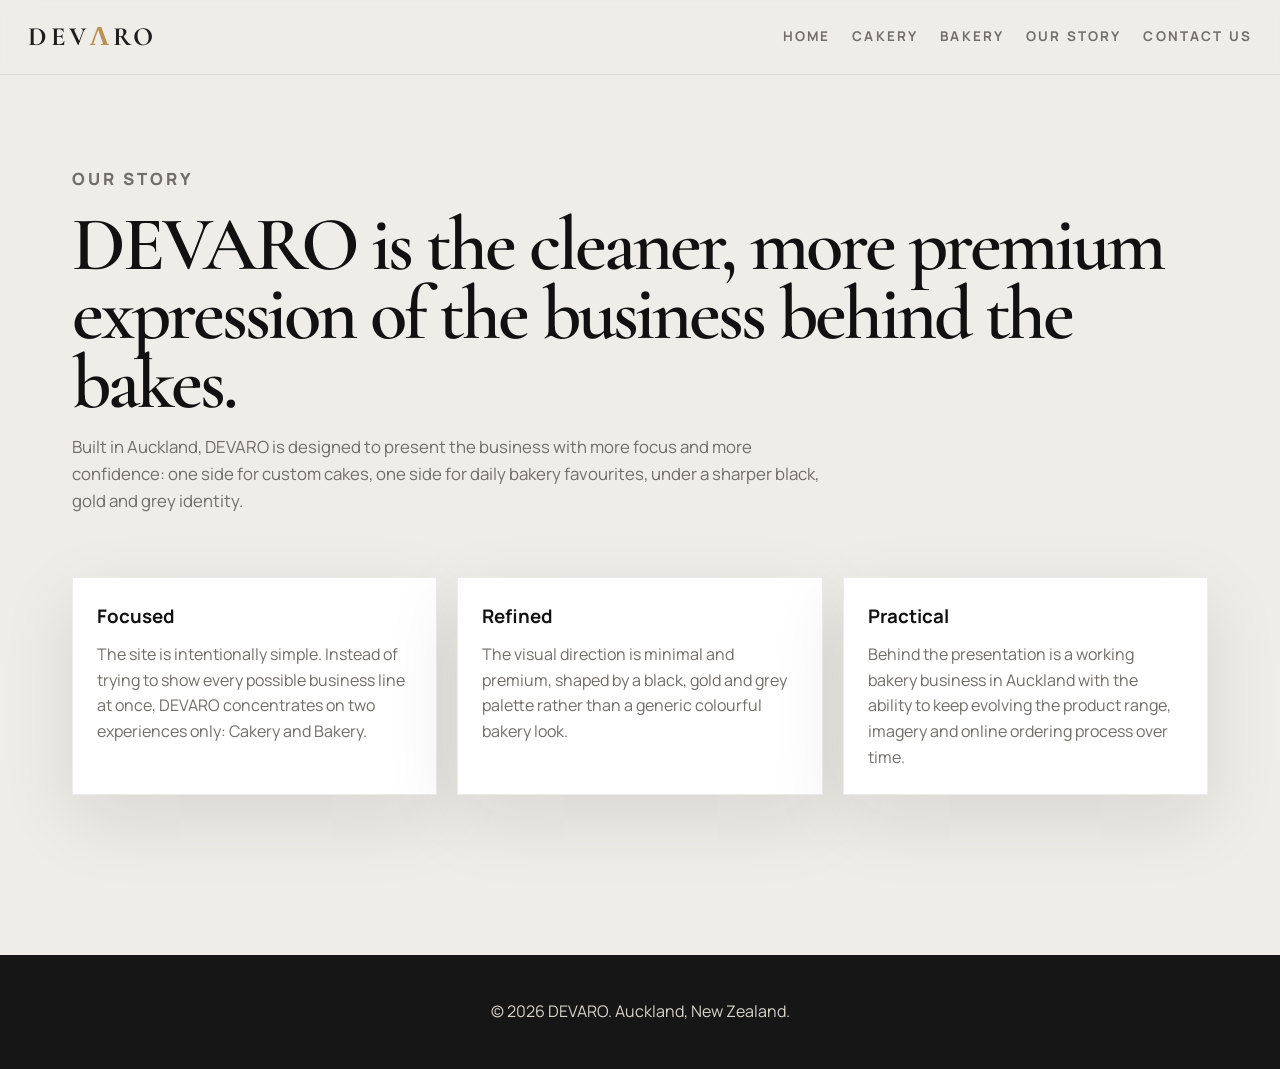
==== about.html @ 92c9792c "Add DEVARO Our Story page" ====
<!doctype html>
<html lang="en">
  <head>
    <meta charset="utf-8" />
    <meta name="viewport" content="width=device-width, initial-scale=1" />
    <meta name="description" content="Learn about the DEVARO brand direction and story." />
    <title>DEVARO | Our Story</title>
    <link rel="preconnect" href="https://fonts.googleapis.com" />
    <link rel="preconnect" href="https://fonts.gstatic.com" crossorigin />
    <link href="https://fonts.googleapis.com/css2?family=Manrope:wght@400;500;600;700;800&family=Cormorant+Garamond:wght@500;600;700&display=swap" rel="stylesheet" />
    <link rel="stylesheet" href="assets/styles.css" />
  </head>
  <body>
    <header class="site-header">
      <nav class="nav" aria-label="Primary navigation">
        <a class="brand" href="index.html" aria-label="DEVARO home"><span class="brand-wordmark">DEV<span class="brand-a">Λ</span>RO</span></a>
        <button class="nav-toggle" type="button" aria-expanded="false" aria-controls="nav-links">Menu</button>
        <div class="nav-links" id="nav-links">
          <a href="index.html">Home</a>
          <a href="cakery.html">Cakery</a>
          <a href="bakery.html">Bakery</a>
          <a href="about.html">Our Story</a>
          <a href="contact.html">Contact Us</a>
        </div>
      </nav>
    </header>

    <main class="page-main">
      <section class="story-intro">
        <p class="eyebrow">Our Story</p>
        <h1>DEVARO is the cleaner, more premium expression of the business behind the bakes.</h1>
        <p>Built in Auckland, DEVARO is designed to present the business with more focus and more confidence: one side for custom cakes, one side for daily bakery favourites, under a sharper black, gold and grey identity.</p>
      </section>

      <section class="section">
        <div class="story-grid">
          <article class="story-card"><h3>Focused</h3><p>The site is intentionally simple. Instead of trying to show every possible business line at once, DEVARO concentrates on two experiences only: Cakery and Bakery.</p></article>
          <article class="story-card"><h3>Refined</h3><p>The visual direction is minimal and premium, shaped by a black, gold and grey palette rather than a generic colourful bakery look.</p></article>
          <article class="story-card"><h3>Practical</h3><p>Behind the presentation is a working bakery business in Auckland with the ability to keep evolving the product range, imagery and online ordering process over time.</p></article>
        </div>
      </section>
    </main>

    <footer class="footer"><p>&copy; <span id="year"></span> DEVARO. Auckland, New Zealand.</p></footer>
    <script src="assets/script.js" defer></script>
  </body>
</html>
---- assets/styles.css ----
:root{
  --bg:#efede8;
  --surface:#f8f5f0;
  --panel:#ffffff;
  --ink:#111111;
  --charcoal:#1d1d1d;
  --muted:#716d67;
  --line:#d8d1c7;
  --gold:#ba9258;
  --gold-soft:#d8c09a;
  --shadow:0 24px 70px rgba(17,17,17,.10);
}
*{box-sizing:border-box}
html{scroll-behavior:smooth}
body{margin:0;font-family:"Manrope",ui-sans-serif,system-ui,-apple-system,"Segoe UI",Arial,sans-serif;background:var(--bg);color:var(--ink);line-height:1.6}
a{color:inherit}.site-header{position:sticky;top:0;z-index:30;background:rgba(239,237,232,.9);backdrop-filter:blur(16px);border-bottom:1px solid rgba(17,17,17,.08)}.nav{max-width:1360px;margin:auto;padding:16px 28px;display:flex;align-items:center;justify-content:space-between;gap:18px}.brand{text-decoration:none;display:inline-flex;align-items:center}.brand-wordmark,.brand-lockup,.section-heading h2,.page-hero h1,.story-intro h1,.form-panel h3,.contact-hero h1,.landing-card-title{font-family:"Cormorant Garamond",Georgia,serif}.brand-wordmark{font-size:1.65rem;font-weight:700;letter-spacing:.14em;color:var(--charcoal)}.brand-lockup{margin:0;font-size:clamp(3.8rem,10vw,7.5rem);line-height:.88;font-weight:700;letter-spacing:.14em;color:var(--charcoal)}.brand-a{color:var(--gold)}.nav-links{display:flex;gap:22px;align-items:center}.nav-links a{text-decoration:none;font-size:.84rem;text-transform:uppercase;letter-spacing:.16em;font-weight:700;color:var(--muted)}.nav-links a:hover{color:var(--ink)}.nav-toggle{display:none;border:1px solid rgba(17,17,17,.12);background:transparent;color:var(--ink);border-radius:999px;padding:9px 14px}.eyebrow{text-transform:uppercase;letter-spacing:.18em;font-size:.75rem;font-weight:800;color:var(--gold)}
.home-page{overflow:hidden}.landing-main{min-height:calc(100vh - 77px)}.landing-shell{max-width:1360px;height:calc(100vh - 77px);margin:auto;padding:44px 28px 28px;display:grid;grid-template-rows:auto 1fr;gap:28px}.landing-intro{display:flex;justify-content:space-between;align-items:end;gap:20px}.landing-intro .eyebrow{margin:0 0 12px}.landing-grid{display:grid;grid-template-columns:1fr 1fr;gap:20px;min-height:0}.landing-card{position:relative;overflow:hidden;border:1px solid rgba(17,17,17,.12);background:linear-gradient(180deg,#f9f7f3,#efeae2);box-shadow:var(--shadow);padding:28px;display:flex;flex-direction:column;justify-content:space-between;text-decoration:none;transition:transform .35s ease,box-shadow .35s ease}.landing-card::before{content:"";position:absolute;inset:0;background:radial-gradient(circle at 20% 20%,rgba(186,146,88,.18),transparent 26%),radial-gradient(circle at 80% 78%,rgba(0,0,0,.06),transparent 24%);pointer-events:none}.landing-card:hover{transform:translateY(-4px);box-shadow:0 28px 80px rgba(17,17,17,.14)}.landing-card-dark{background:linear-gradient(180deg,#262626,#191919);border-color:rgba(255,255,255,.08);color:#f5f1ea}.landing-card-dark::before{background:radial-gradient(circle at 78% 18%,rgba(186,146,88,.22),transparent 24%),radial-gradient(circle at 16% 80%,rgba(255,255,255,.06),transparent 20%)}.landing-card-label{position:relative;z-index:1;font-size:.82rem;letter-spacing:.18em;text-transform:uppercase;color:var(--muted)}.landing-card-dark .landing-card-label{color:rgba(245,241,234,.66)}.landing-card-title{position:relative;z-index:1;align-self:center;margin:auto 0;font-size:clamp(4.8rem,12vw,9.2rem);line-height:.86;letter-spacing:.08em;font-weight:600}
.page-main{padding-bottom:82px}.page-hero,.story-intro,.contact-hero{max-width:1180px;margin:auto;padding:74px 22px 28px}.page-hero h1,.story-intro h1,.contact-hero h1{margin:8px 0 16px;font-size:clamp(2.8rem,6vw,5.8rem);line-height:.9;letter-spacing:-.04em;font-weight:600}.page-hero p,.story-intro p,.contact-hero p{max-width:760px;color:var(--muted);font-size:1.05rem}.page-actions{display:flex;gap:14px;flex-wrap:wrap;margin-top:24px}.button{border:0;border-radius:999px;padding:13px 20px;font-weight:800;text-decoration:none;display:inline-flex;align-items:center;justify-content:center;cursor:pointer}.primary{background:var(--charcoal);color:#fff}.secondary{background:transparent;color:var(--ink);border:1px solid rgba(17,17,17,.14)}.section{max-width:1180px;margin:auto;padding:18px 22px 78px}.section-heading{max-width:760px;margin-bottom:30px}.section-heading h2{font-size:clamp(2.3rem,5vw,4.5rem);line-height:.95;letter-spacing:-.045em;margin:8px 0 14px;font-weight:600}.section-heading p:not(.eyebrow){color:var(--muted);font-size:1.04rem}.card-grid{display:grid;grid-template-columns:repeat(3,1fr);gap:22px}.product-card{background:var(--panel);border:1px solid rgba(17,17,17,.08);box-shadow:var(--shadow);display:flex;flex-direction:column;overflow:hidden}.product-image{height:230px;background:linear-gradient(145deg,#f1ece5,#e2dbd0);display:grid;place-items:center;padding:20px;color:var(--gold);font-weight:800;letter-spacing:.06em;text-align:center}.product-image img{width:100%;height:100%;object-fit:cover}.product-body{padding:22px;display:flex;flex-direction:column;gap:10px;flex:1}.tag{align-self:flex-start;border:1px solid rgba(17,17,17,.12);border-radius:999px;padding:4px 10px;font-size:.76rem;font-weight:800;color:var(--gold)}.product-body h3{margin:0;font-size:1.28rem;line-height:1.15}.product-body p{margin:0;color:var(--muted)}.form-panel{margin-top:34px;background:#1a1a1a;color:#f7f3ec;border:1px solid rgba(0,0,0,.1);box-shadow:0 26px 80px rgba(0,0,0,.18);padding:30px;display:grid;grid-template-columns:.8fr 1.2fr;gap:28px}.form-panel h3{margin:8px 0 16px;font-size:clamp(1.9rem,4vw,3.2rem);line-height:.95;font-weight:600}.notice{background:rgba(255,255,255,.06);border-left:4px solid var(--gold);padding:16px;font-weight:700;color:#f7f3ec}.enquiry-form{display:grid;grid-template-columns:repeat(2,1fr);gap:16px}.enquiry-form label{display:flex;flex-direction:column;gap:6px;font-weight:800;color:#f7f3ec;font-size:.92rem}.enquiry-form input,.enquiry-form select,.enquiry-form textarea{width:100%;border:1px solid rgba(255,255,255,.14);padding:12px 13px;font:inherit;background:#111;color:#f7f3ec;outline:none}.enquiry-form input:focus,.enquiry-form select:focus,.enquiry-form textarea:focus{border-color:var(--gold);box-shadow:0 0 0 3px rgba(186,146,88,.16)}.full,.form-status,.enquiry-form button{grid-column:1/-1}.form-status{display:none;margin:0;padding:13px 15px;font-weight:800}.form-status.success,.form-status.error{display:block}.form-status.success{background:#eef8ed;color:#315c2f;border:1px solid #cfe6cc}.form-status.error{background:#fff0f0;color:#8a2f2f;border:1px solid #f0c8c8}.enquiry-form button:disabled{opacity:.7;cursor:not-allowed}.story-grid,.contact-cards{display:grid;grid-template-columns:repeat(3,1fr);gap:20px}.story-card,.contact-card{background:var(--panel);border:1px solid rgba(17,17,17,.08);box-shadow:var(--shadow);padding:24px}.story-card h3,.contact-card strong{display:block;margin:0 0 10px}.story-card p,.contact-card span,.contact-card p{margin:0;color:var(--muted)}.contact-cards{grid-template-columns:1fr 1fr}.contact-card{text-decoration:none}.footer{text-align:center;padding:28px;background:#161616;color:#d8d2c8}
@media (max-width:980px){.home-page{overflow:auto}.landing-shell{height:auto;min-height:calc(100vh - 77px)}.landing-intro{display:block}.landing-grid{grid-template-columns:1fr}.landing-card{min-height:360px}.card-grid{grid-template-columns:1fr 1fr}.form-panel,.story-grid,.contact-cards{grid-template-columns:1fr}}@media (max-width:760px){.nav{align-items:flex-start;padding-inline:18px}.nav-toggle{display:block}.nav-links{display:none;position:absolute;left:18px;right:18px;top:74px;background:var(--surface);border:1px solid rgba(17,17,17,.12);padding:16px;box-shadow:var(--shadow);flex-direction:column;align-items:flex-start}.nav-links.open{display:flex}.landing-shell,.page-hero,.story-intro,.contact-hero,.section{padding-left:18px;padding-right:18px}.landing-card-title{font-size:4.2rem}.card-grid,.enquiry-form{grid-template-columns:1fr}.form-panel{padding:22px}}
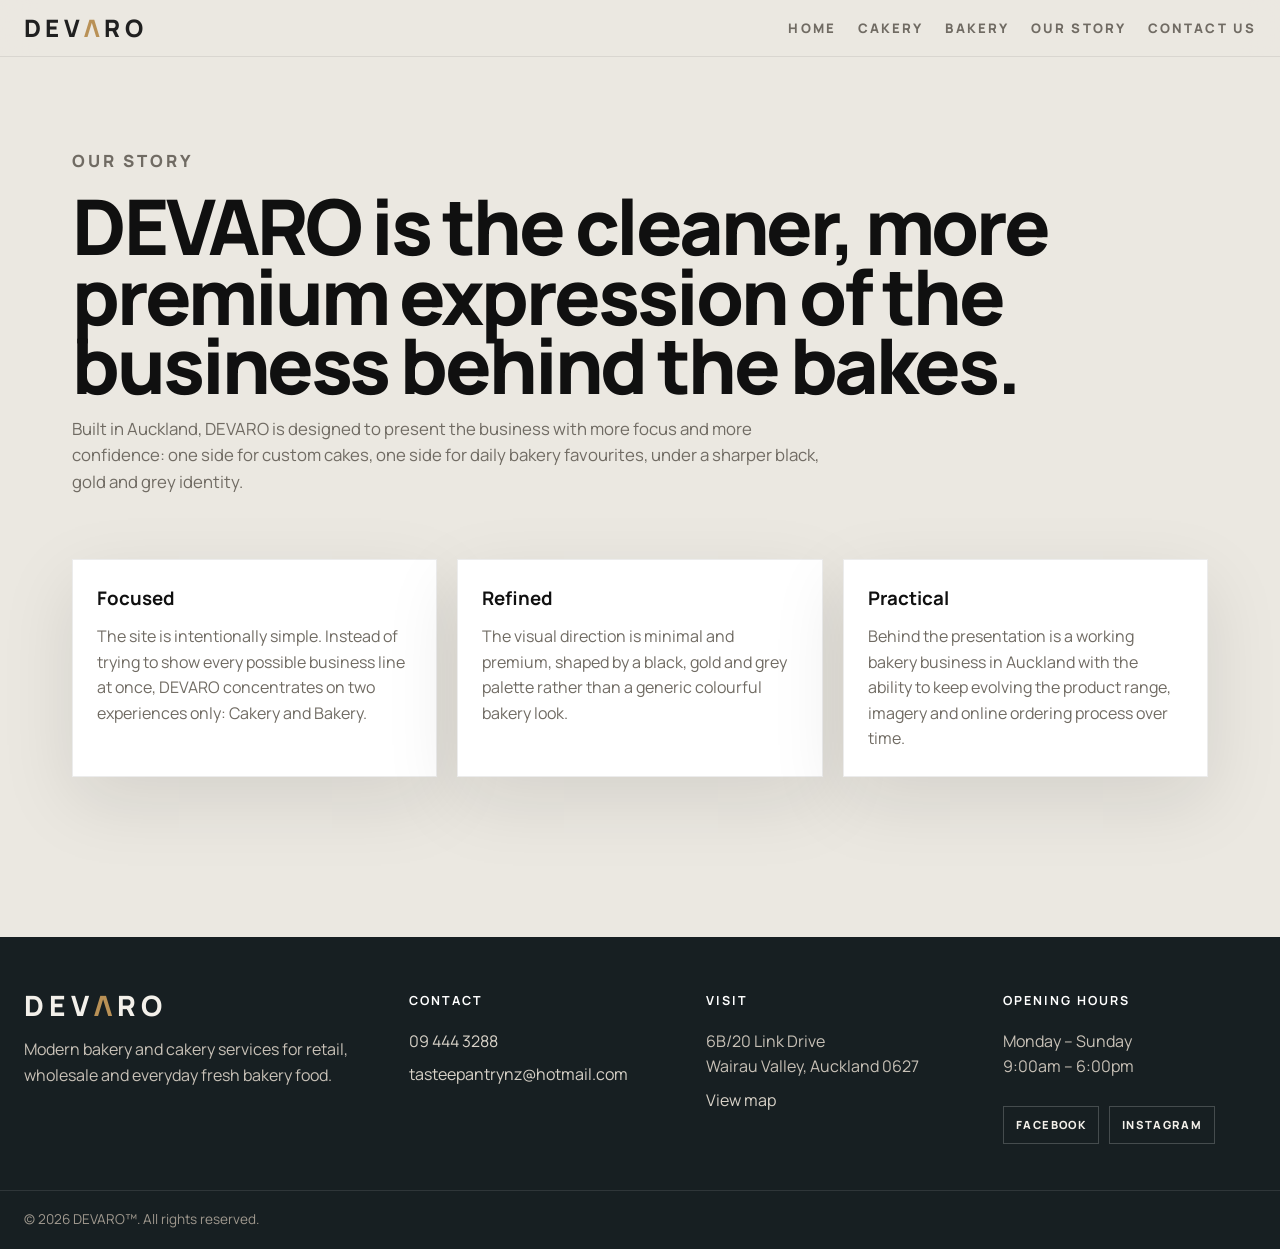
==== commit 8425fc17: "Add practical contact footer to story page" ====
--- a/about.html
+++ b/about.html
@@ -7,7 +7,7 @@
     <title>DEVARO | Our Story</title>
     <link rel="preconnect" href="https://fonts.googleapis.com" />
     <link rel="preconnect" href="https://fonts.gstatic.com" crossorigin />
-    <link href="https://fonts.googleapis.com/css2?family=Manrope:wght@400;500;600;700;800&family=Cormorant+Garamond:wght@500;600;700&display=swap" rel="stylesheet" />
+    <link href="https://fonts.googleapis.com/css2?family=Manrope:wght@400;500;600;700;800&display=swap" rel="stylesheet" />
     <link rel="stylesheet" href="assets/styles.css" />
   </head>
   <body>
@@ -41,7 +41,15 @@
       </section>
     </main>
 
-    <footer class="footer"><p>&copy; <span id="year"></span> DEVARO. Auckland, New Zealand.</p></footer>
+    <footer class="site-footer">
+      <div class="footer-inner">
+        <div class="footer-brand"><span class="footer-logo">DEV<span class="brand-a">Λ</span>RO</span><p>Modern bakery and cakery services for retail, wholesale and everyday fresh bakery food.</p></div>
+        <div class="footer-column"><h2>Contact</h2><a href="tel:+6494443288">09 444 3288</a><a href="mailto:tasteepantrynz@hotmail.com">tasteepantrynz@hotmail.com</a></div>
+        <div class="footer-column"><h2>Visit</h2><p>6B/20 Link Drive<br />Wairau Valley, Auckland 0627</p><a href="https://maps.google.com/?q=6B%2F20%20Link%20Drive%2C%20Wairau%20Valley%2C%20Auckland%200627" target="_blank" rel="noreferrer">View map</a></div>
+        <div class="footer-column"><h2>Opening Hours</h2><p>Monday – Sunday<br />9:00am – 6:00pm</p><div class="social-links"><a href="#">Facebook</a><a href="#">Instagram</a></div></div>
+      </div>
+      <div class="footer-bottom"><p>&copy; <span id="year"></span> DEVARO™. All rights reserved.</p></div>
+    </footer>
     <script src="assets/script.js" defer></script>
   </body>
 </html>
--- a/assets/styles.css
+++ b/assets/styles.css
@@ -1,19 +1,20 @@
 :root{
-  --bg:#efede8;
-  --surface:#f8f5f0;
-  --panel:#ffffff;
-  --ink:#111111;
-  --charcoal:#1d1d1d;
-  --muted:#716d67;
-  --line:#d8d1c7;
-  --gold:#ba9258;
-  --gold-soft:#d8c09a;
+  --bg:#ebe8e1;
+  --surface:#f7f3ec;
+  --panel:#f4efe6;
+  --ink:#101010;
+  --charcoal:#202020;
+  --muted:#706b63;
+  --line:#d6cec1;
+  --gold:#b99156;
+  --gold-dark:#8c6533;
   --shadow:0 24px 70px rgba(17,17,17,.10);
 }
 *{box-sizing:border-box}
 html{scroll-behavior:smooth}
 body{margin:0;font-family:"Manrope",ui-sans-serif,system-ui,-apple-system,"Segoe UI",Arial,sans-serif;background:var(--bg);color:var(--ink);line-height:1.6}
-a{color:inherit}.site-header{position:sticky;top:0;z-index:30;background:rgba(239,237,232,.9);backdrop-filter:blur(16px);border-bottom:1px solid rgba(17,17,17,.08)}.nav{max-width:1360px;margin:auto;padding:16px 28px;display:flex;align-items:center;justify-content:space-between;gap:18px}.brand{text-decoration:none;display:inline-flex;align-items:center}.brand-wordmark,.brand-lockup,.section-heading h2,.page-hero h1,.story-intro h1,.form-panel h3,.contact-hero h1,.landing-card-title{font-family:"Cormorant Garamond",Georgia,serif}.brand-wordmark{font-size:1.65rem;font-weight:700;letter-spacing:.14em;color:var(--charcoal)}.brand-lockup{margin:0;font-size:clamp(3.8rem,10vw,7.5rem);line-height:.88;font-weight:700;letter-spacing:.14em;color:var(--charcoal)}.brand-a{color:var(--gold)}.nav-links{display:flex;gap:22px;align-items:center}.nav-links a{text-decoration:none;font-size:.84rem;text-transform:uppercase;letter-spacing:.16em;font-weight:700;color:var(--muted)}.nav-links a:hover{color:var(--ink)}.nav-toggle{display:none;border:1px solid rgba(17,17,17,.12);background:transparent;color:var(--ink);border-radius:999px;padding:9px 14px}.eyebrow{text-transform:uppercase;letter-spacing:.18em;font-size:.75rem;font-weight:800;color:var(--gold)}
-.home-page{overflow:hidden}.landing-main{min-height:calc(100vh - 77px)}.landing-shell{max-width:1360px;height:calc(100vh - 77px);margin:auto;padding:44px 28px 28px;display:grid;grid-template-rows:auto 1fr;gap:28px}.landing-intro{display:flex;justify-content:space-between;align-items:end;gap:20px}.landing-intro .eyebrow{margin:0 0 12px}.landing-grid{display:grid;grid-template-columns:1fr 1fr;gap:20px;min-height:0}.landing-card{position:relative;overflow:hidden;border:1px solid rgba(17,17,17,.12);background:linear-gradient(180deg,#f9f7f3,#efeae2);box-shadow:var(--shadow);padding:28px;display:flex;flex-direction:column;justify-content:space-between;text-decoration:none;transition:transform .35s ease,box-shadow .35s ease}.landing-card::before{content:"";position:absolute;inset:0;background:radial-gradient(circle at 20% 20%,rgba(186,146,88,.18),transparent 26%),radial-gradient(circle at 80% 78%,rgba(0,0,0,.06),transparent 24%);pointer-events:none}.landing-card:hover{transform:translateY(-4px);box-shadow:0 28px 80px rgba(17,17,17,.14)}.landing-card-dark{background:linear-gradient(180deg,#262626,#191919);border-color:rgba(255,255,255,.08);color:#f5f1ea}.landing-card-dark::before{background:radial-gradient(circle at 78% 18%,rgba(186,146,88,.22),transparent 24%),radial-gradient(circle at 16% 80%,rgba(255,255,255,.06),transparent 20%)}.landing-card-label{position:relative;z-index:1;font-size:.82rem;letter-spacing:.18em;text-transform:uppercase;color:var(--muted)}.landing-card-dark .landing-card-label{color:rgba(245,241,234,.66)}.landing-card-title{position:relative;z-index:1;align-self:center;margin:auto 0;font-size:clamp(4.8rem,12vw,9.2rem);line-height:.86;letter-spacing:.08em;font-weight:600}
-.page-main{padding-bottom:82px}.page-hero,.story-intro,.contact-hero{max-width:1180px;margin:auto;padding:74px 22px 28px}.page-hero h1,.story-intro h1,.contact-hero h1{margin:8px 0 16px;font-size:clamp(2.8rem,6vw,5.8rem);line-height:.9;letter-spacing:-.04em;font-weight:600}.page-hero p,.story-intro p,.contact-hero p{max-width:760px;color:var(--muted);font-size:1.05rem}.page-actions{display:flex;gap:14px;flex-wrap:wrap;margin-top:24px}.button{border:0;border-radius:999px;padding:13px 20px;font-weight:800;text-decoration:none;display:inline-flex;align-items:center;justify-content:center;cursor:pointer}.primary{background:var(--charcoal);color:#fff}.secondary{background:transparent;color:var(--ink);border:1px solid rgba(17,17,17,.14)}.section{max-width:1180px;margin:auto;padding:18px 22px 78px}.section-heading{max-width:760px;margin-bottom:30px}.section-heading h2{font-size:clamp(2.3rem,5vw,4.5rem);line-height:.95;letter-spacing:-.045em;margin:8px 0 14px;font-weight:600}.section-heading p:not(.eyebrow){color:var(--muted);font-size:1.04rem}.card-grid{display:grid;grid-template-columns:repeat(3,1fr);gap:22px}.product-card{background:var(--panel);border:1px solid rgba(17,17,17,.08);box-shadow:var(--shadow);display:flex;flex-direction:column;overflow:hidden}.product-image{height:230px;background:linear-gradient(145deg,#f1ece5,#e2dbd0);display:grid;place-items:center;padding:20px;color:var(--gold);font-weight:800;letter-spacing:.06em;text-align:center}.product-image img{width:100%;height:100%;object-fit:cover}.product-body{padding:22px;display:flex;flex-direction:column;gap:10px;flex:1}.tag{align-self:flex-start;border:1px solid rgba(17,17,17,.12);border-radius:999px;padding:4px 10px;font-size:.76rem;font-weight:800;color:var(--gold)}.product-body h3{margin:0;font-size:1.28rem;line-height:1.15}.product-body p{margin:0;color:var(--muted)}.form-panel{margin-top:34px;background:#1a1a1a;color:#f7f3ec;border:1px solid rgba(0,0,0,.1);box-shadow:0 26px 80px rgba(0,0,0,.18);padding:30px;display:grid;grid-template-columns:.8fr 1.2fr;gap:28px}.form-panel h3{margin:8px 0 16px;font-size:clamp(1.9rem,4vw,3.2rem);line-height:.95;font-weight:600}.notice{background:rgba(255,255,255,.06);border-left:4px solid var(--gold);padding:16px;font-weight:700;color:#f7f3ec}.enquiry-form{display:grid;grid-template-columns:repeat(2,1fr);gap:16px}.enquiry-form label{display:flex;flex-direction:column;gap:6px;font-weight:800;color:#f7f3ec;font-size:.92rem}.enquiry-form input,.enquiry-form select,.enquiry-form textarea{width:100%;border:1px solid rgba(255,255,255,.14);padding:12px 13px;font:inherit;background:#111;color:#f7f3ec;outline:none}.enquiry-form input:focus,.enquiry-form select:focus,.enquiry-form textarea:focus{border-color:var(--gold);box-shadow:0 0 0 3px rgba(186,146,88,.16)}.full,.form-status,.enquiry-form button{grid-column:1/-1}.form-status{display:none;margin:0;padding:13px 15px;font-weight:800}.form-status.success,.form-status.error{display:block}.form-status.success{background:#eef8ed;color:#315c2f;border:1px solid #cfe6cc}.form-status.error{background:#fff0f0;color:#8a2f2f;border:1px solid #f0c8c8}.enquiry-form button:disabled{opacity:.7;cursor:not-allowed}.story-grid,.contact-cards{display:grid;grid-template-columns:repeat(3,1fr);gap:20px}.story-card,.contact-card{background:var(--panel);border:1px solid rgba(17,17,17,.08);box-shadow:var(--shadow);padding:24px}.story-card h3,.contact-card strong{display:block;margin:0 0 10px}.story-card p,.contact-card span,.contact-card p{margin:0;color:var(--muted)}.contact-cards{grid-template-columns:1fr 1fr}.contact-card{text-decoration:none}.footer{text-align:center;padding:28px;background:#161616;color:#d8d2c8}
-@media (max-width:980px){.home-page{overflow:auto}.landing-shell{height:auto;min-height:calc(100vh - 77px)}.landing-intro{display:block}.landing-grid{grid-template-columns:1fr}.landing-card{min-height:360px}.card-grid{grid-template-columns:1fr 1fr}.form-panel,.story-grid,.contact-cards{grid-template-columns:1fr}}@media (max-width:760px){.nav{align-items:flex-start;padding-inline:18px}.nav-toggle{display:block}.nav-links{display:none;position:absolute;left:18px;right:18px;top:74px;background:var(--surface);border:1px solid rgba(17,17,17,.12);padding:16px;box-shadow:var(--shadow);flex-direction:column;align-items:flex-start}.nav-links.open{display:flex}.landing-shell,.page-hero,.story-intro,.contact-hero,.section{padding-left:18px;padding-right:18px}.landing-card-title{font-size:4.2rem}.card-grid,.enquiry-form{grid-template-columns:1fr}.form-panel{padding:22px}}+a{color:inherit}.site-header{position:sticky;top:0;z-index:30;background:rgba(235,232,225,.92);backdrop-filter:blur(16px);border-bottom:1px solid rgba(17,17,17,.08)}.nav{max-width:1560px;margin:auto;padding:16px 24px;display:flex;align-items:center;justify-content:space-between;gap:18px}.brand{text-decoration:none;display:inline-flex;align-items:center}.brand-wordmark{font-size:1.5rem;font-weight:800;letter-spacing:.18em;color:var(--charcoal);line-height:1;white-space:nowrap}.brand-a{color:var(--gold)}.nav-links{display:flex;gap:22px;align-items:center}.nav-links a{text-decoration:none;font-size:.82rem;text-transform:uppercase;letter-spacing:.16em;font-weight:800;color:var(--muted)}.nav-links a:hover{color:var(--ink)}.nav-toggle{display:none;border:1px solid rgba(17,17,17,.12);background:transparent;color:var(--ink);border-radius:999px;padding:9px 14px}.eyebrow{text-transform:uppercase;letter-spacing:.18em;font-size:.74rem;font-weight:800;color:var(--gold-dark)}
+.home-page{overflow:auto}.landing-main{min-height:calc(100vh - 77px)}.landing-shell{max-width:1560px;min-height:calc(100vh - 77px);margin:auto;padding:48px 24px 34px;display:grid;grid-template-columns:minmax(470px,.9fr) minmax(780px,1.4fr);gap:28px;align-items:center}.landing-brand-panel{display:flex;flex-direction:column;justify-content:center;align-items:flex-start;min-width:0}.landing-brand-panel .eyebrow{margin:0 0 20px}.brand-lockup{margin:0;font-size:clamp(4.6rem,5.7vw,6.6rem);line-height:.9;font-weight:800;letter-spacing:.095em;color:var(--ink);white-space:nowrap;max-width:100%}.brand-statement{margin-top:30px;max-width:520px;border-left:3px solid var(--gold);padding:2px 0 2px 22px}.brand-statement p{margin:0;color:#4d4943;font-size:1.05rem;line-height:1.78;font-weight:600}.brand-proof{display:flex;flex-wrap:wrap;gap:10px;margin-top:24px}.brand-proof span{border:1px solid var(--line);background:rgba(255,255,255,.28);padding:8px 12px;text-transform:uppercase;letter-spacing:.13em;font-size:.68rem;font-weight:800;color:#5a554e}.brand-slogan{margin-top:32px;padding-top:24px;border-top:1px solid var(--line);max-width:480px}.brand-slogan p{margin:0 0 8px;color:var(--ink);font-size:1.18rem;font-weight:800;letter-spacing:-.02em}.brand-slogan strong{display:block;color:var(--gold-dark);font-size:.82rem;text-transform:uppercase;letter-spacing:.14em;line-height:1.7}.landing-grid{display:grid;grid-template-columns:1fr 1fr;gap:24px;min-width:0;width:100%;align-items:center}.landing-card{position:relative;overflow:hidden;border:1px solid rgba(17,17,17,.12);background:linear-gradient(180deg,#fbf8f1,#eee7dc);box-shadow:var(--shadow);height:min(62vh,560px);min-height:430px;padding:32px;display:flex;flex-direction:column;justify-content:space-between;text-decoration:none;transition:transform .35s ease,box-shadow .35s ease,border-color .35s ease;min-width:0}.landing-card::before{content:"";position:absolute;inset:0;background:radial-gradient(circle at 28% 16%,rgba(185,145,86,.14),transparent 25%),linear-gradient(135deg,rgba(255,255,255,.42),transparent 44%);pointer-events:none}.landing-card::after{content:"";position:absolute;left:32px;right:32px;top:38px;height:1px;background:rgba(17,17,17,.16)}.landing-card:hover{transform:translateY(-5px);box-shadow:0 30px 90px rgba(17,17,17,.16);border-color:rgba(185,145,86,.42)}.landing-card-label{position:relative;z-index:1;font-size:.76rem;letter-spacing:.16em;text-transform:uppercase;color:var(--gold-dark);font-weight:800;margin-top:36px}.landing-card-title{position:relative;z-index:1;display:block;align-self:flex-start;margin:auto 0 0;font-size:clamp(3rem,4.2vw,5rem);line-height:1;letter-spacing:-.035em;font-weight:800;white-space:nowrap;color:var(--ink);max-width:100%;transform:none}
+.page-main{padding-bottom:82px}.page-hero,.story-intro,.contact-hero{max-width:1180px;margin:auto;padding:74px 22px 28px}.page-hero h1,.story-intro h1,.contact-hero h1{margin:8px 0 16px;font-size:clamp(2.8rem,6vw,5.8rem);line-height:.9;letter-spacing:-.04em;font-weight:800}.page-hero p,.story-intro p,.contact-hero p{max-width:760px;color:var(--muted);font-size:1.05rem}.page-actions{display:flex;gap:14px;flex-wrap:wrap;margin-top:24px}.button{border:0;border-radius:999px;padding:13px 20px;font-weight:800;text-decoration:none;display:inline-flex;align-items:center;justify-content:center;cursor:pointer}.primary{background:var(--charcoal);color:#fff}.secondary{background:transparent;color:var(--ink);border:1px solid rgba(17,17,17,.14)}.section{max-width:1180px;margin:auto;padding:18px 22px 78px}.section-heading{max-width:760px;margin-bottom:30px}.section-heading h2{font-size:clamp(2.3rem,5vw,4.5rem);line-height:.95;letter-spacing:-.045em;margin:8px 0 14px;font-weight:800}.section-heading p:not(.eyebrow){color:var(--muted);font-size:1.04rem}.card-grid{display:grid;grid-template-columns:repeat(3,1fr);gap:22px}.product-card{background:#fff;border:1px solid rgba(17,17,17,.08);box-shadow:var(--shadow);display:flex;flex-direction:column;overflow:hidden}.product-image{height:230px;background:linear-gradient(145deg,#f1ece5,#e2dbd0);display:grid;place-items:center;padding:20px;color:var(--gold);font-weight:800;letter-spacing:.06em;text-align:center}.product-image img{width:100%;height:100%;object-fit:cover}.product-body{padding:22px;display:flex;flex-direction:column;gap:10px;flex:1}.tag{align-self:flex-start;border:1px solid rgba(17,17,17,.12);border-radius:999px;padding:4px 10px;font-size:.76rem;font-weight:800;color:var(--gold)}.product-body h3{margin:0;font-size:1.28rem;line-height:1.15}.product-body p{margin:0;color:var(--muted)}.form-panel{margin-top:34px;background:#1a1a1a;color:#f7f3ec;border:1px solid rgba(0,0,0,.1);box-shadow:0 26px 80px rgba(0,0,0,.18);padding:30px;display:grid;grid-template-columns:.8fr 1.2fr;gap:28px}.form-panel h3{margin:8px 0 16px;font-size:clamp(1.9rem,4vw,3.2rem);line-height:.95;font-weight:800}.notice{background:rgba(255,255,255,.06);border-left:4px solid var(--gold);padding:16px;font-weight:700;color:#f7f3ec}.enquiry-form{display:grid;grid-template-columns:repeat(2,1fr);gap:16px}.enquiry-form label{display:flex;flex-direction:column;gap:6px;font-weight:800;color:#f7f3ec;font-size:.92rem}.enquiry-form input,.enquiry-form select,.enquiry-form textarea{width:100%;border:1px solid rgba(255,255,255,.14);padding:12px 13px;font:inherit;background:#111;color:#f7f3ec;outline:none}.enquiry-form input:focus,.enquiry-form select:focus,.enquiry-form textarea:focus{border-color:var(--gold);box-shadow:0 0 0 3px rgba(186,146,88,.16)}.full,.form-status,.enquiry-form button{grid-column:1/-1}.form-status{display:none;margin:0;padding:13px 15px;font-weight:800}.form-status.success,.form-status.error{display:block}.form-status.success{background:#eef8ed;color:#315c2f;border:1px solid #cfe6cc}.form-status.error{background:#fff0f0;color:#8a2f2f;border:1px solid #f0c8c8}.enquiry-form button:disabled{opacity:.7;cursor:not-allowed}.story-grid,.contact-cards{display:grid;grid-template-columns:repeat(3,1fr);gap:20px}.story-card,.contact-card{background:#fff;border:1px solid rgba(17,17,17,.08);box-shadow:var(--shadow);padding:24px}.story-card h3,.contact-card strong{display:block;margin:0 0 10px}.story-card p,.contact-card span,.contact-card p{margin:0;color:var(--muted)}.contact-cards{grid-template-columns:1fr 1fr}.contact-card{text-decoration:none}.footer{text-align:center;padding:28px;background:#161616;color:#d8d2c8}
+.site-footer{background:#171f22;color:#f3f0ea;margin-top:0}.footer-inner{max-width:1560px;margin:auto;padding:54px 24px 38px;display:grid;grid-template-columns:1.35fr 1fr 1fr 1fr;gap:44px}.footer-logo{display:block;font-size:1.75rem;font-weight:800;letter-spacing:.18em;line-height:1;margin-bottom:18px}.footer-brand p,.footer-column p{margin:0;color:#c8c1b7;max-width:360px}.footer-column h2{margin:0 0 18px;text-transform:uppercase;letter-spacing:.16em;font-size:.78rem;color:#fff}.footer-column a{display:block;text-decoration:none;color:#d8d2c8;margin:8px 0}.footer-column a:hover,.social-links a:hover{color:var(--gold)}.social-links{display:flex;gap:10px;margin-top:18px}.social-links a{border:1px solid rgba(255,255,255,.2);padding:9px 12px;text-transform:uppercase;letter-spacing:.12em;font-size:.7rem;font-weight:800;color:#f3f0ea}.footer-bottom{border-top:1px solid rgba(255,255,255,.1);max-width:1560px;margin:auto;padding:18px 24px;color:#9f988e;font-size:.85rem}.footer-bottom p{margin:0}
+@media (max-width:1180px){.landing-shell{height:auto;min-height:calc(100vh - 77px);grid-template-columns:1fr}.landing-grid{min-height:420px}.brand-lockup{font-size:clamp(4.4rem,13vw,6.5rem)}.footer-inner{grid-template-columns:1fr 1fr}.footer-brand{grid-column:1/-1}}@media (max-width:760px){.nav{align-items:flex-start;padding-inline:18px}.nav-toggle{display:block}.nav-links{display:none;position:absolute;left:18px;right:18px;top:74px;background:var(--surface);border:1px solid rgba(17,17,17,.12);padding:16px;box-shadow:var(--shadow);flex-direction:column;align-items:flex-start}.nav-links.open{display:flex}.landing-shell,.page-hero,.story-intro,.contact-hero,.section{padding-left:18px;padding-right:18px}.landing-grid{grid-template-columns:1fr;min-height:auto}.landing-card{height:auto;min-height:260px}.landing-card-title{font-size:clamp(2.7rem,14vw,4.2rem)}.card-grid,.enquiry-form,.contact-cards,.story-grid{grid-template-columns:1fr}.form-panel{grid-template-columns:1fr;padding:22px}.brand-lockup{font-size:clamp(3.2rem,16vw,4.8rem)}.footer-inner{grid-template-columns:1fr;padding:42px 18px 28px;gap:28px}.footer-bottom{padding-inline:18px}.social-links{flex-wrap:wrap}}
